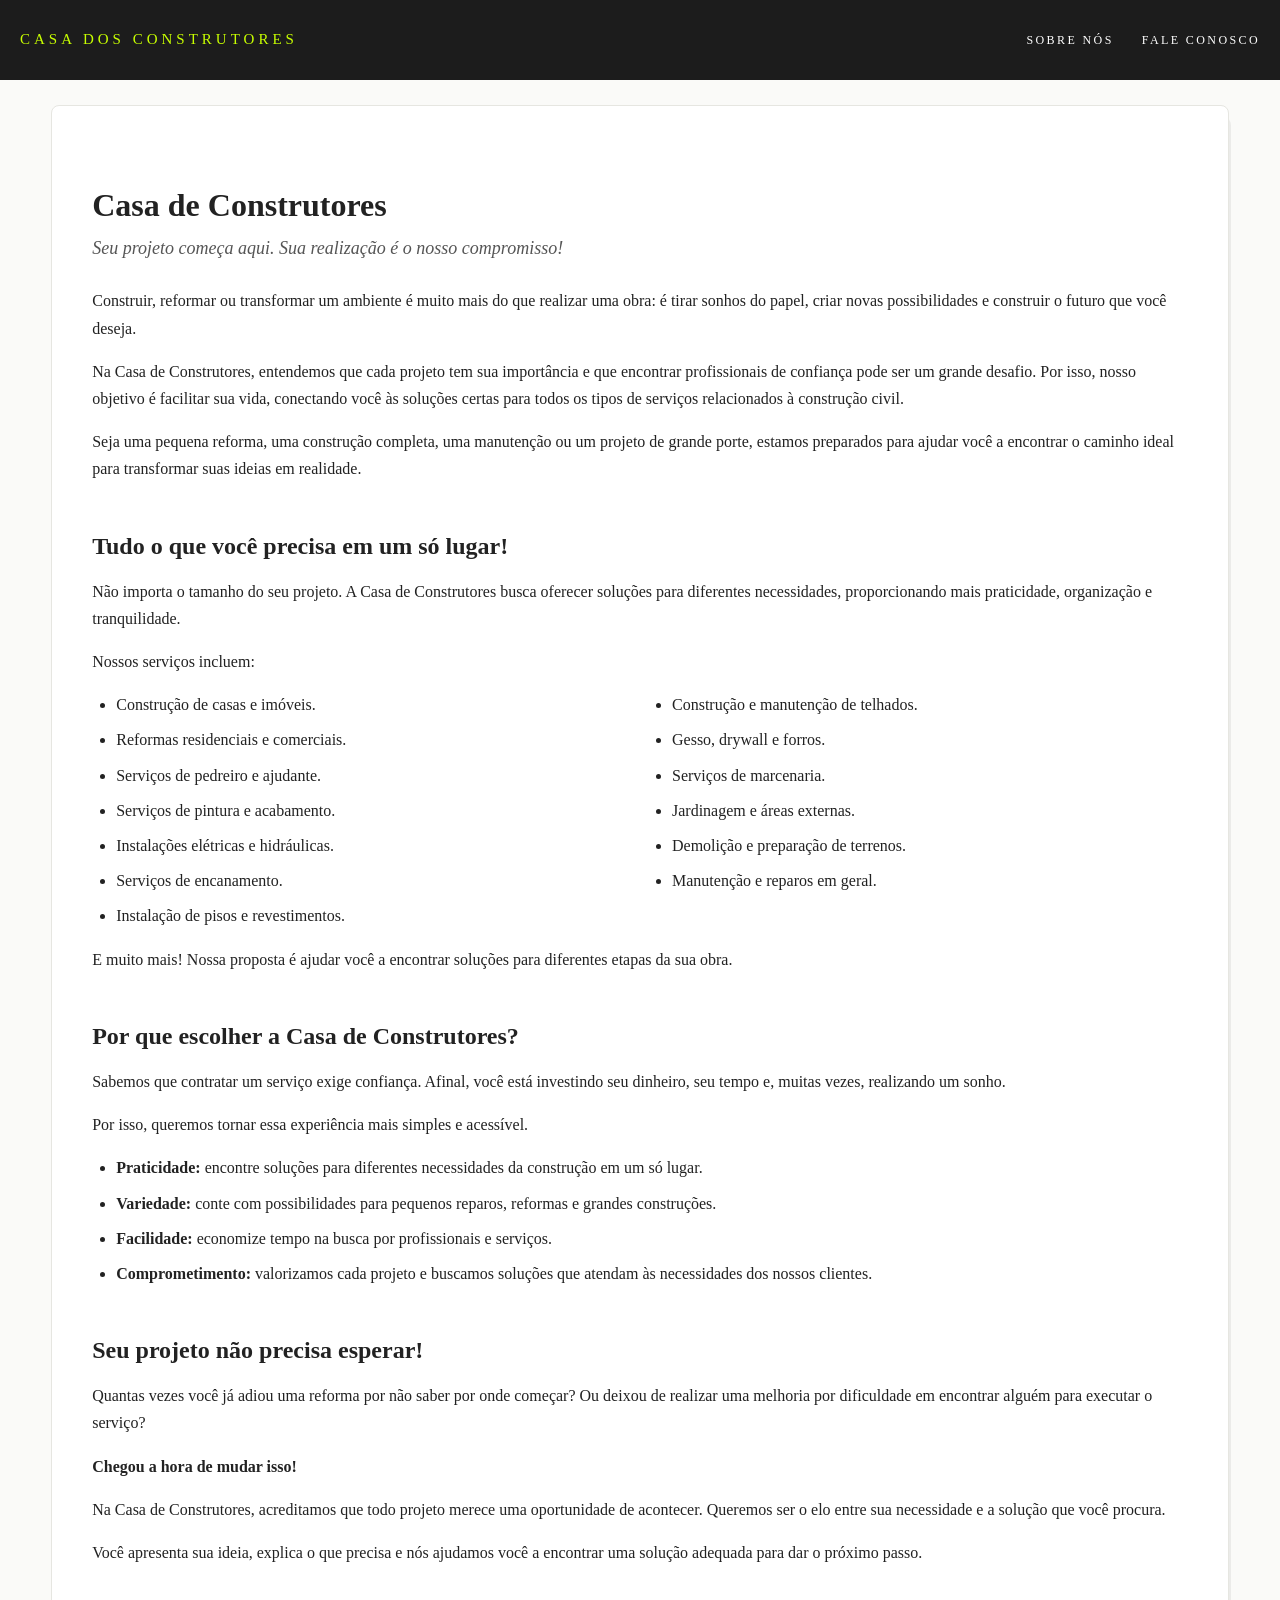
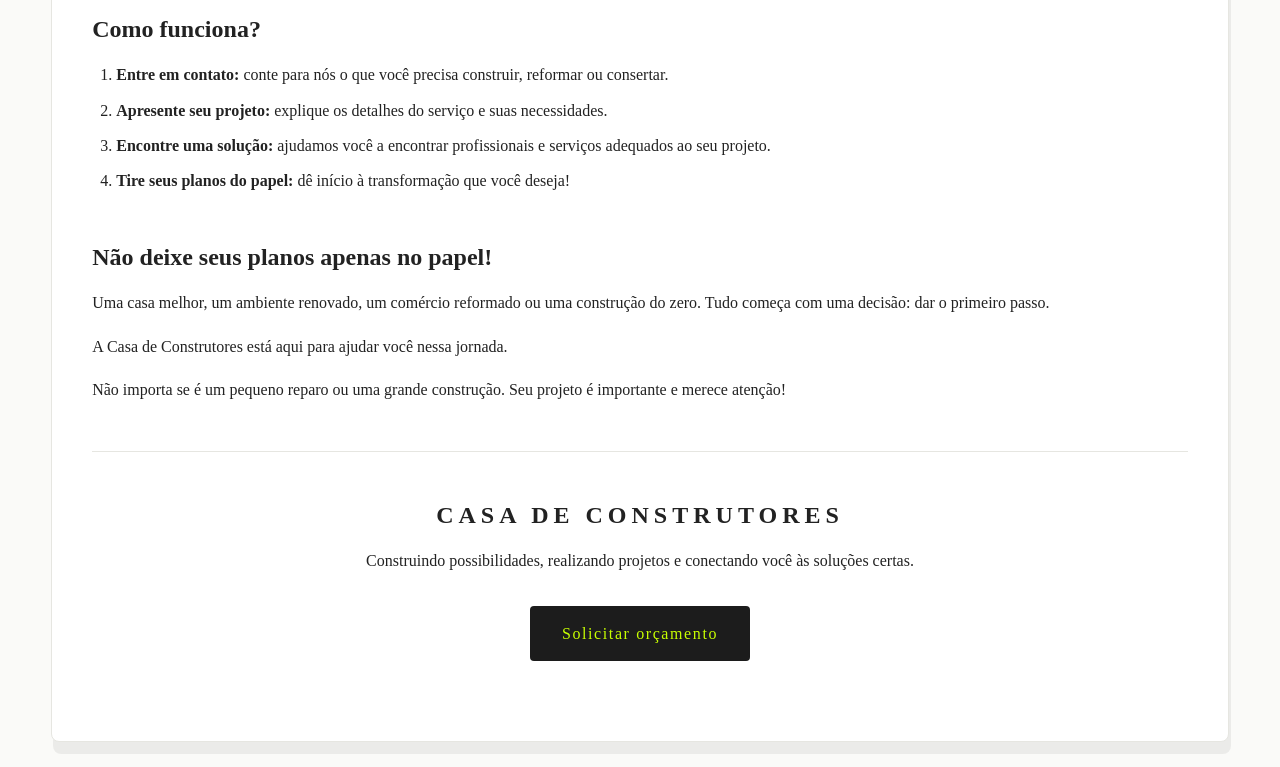
==== index.html @ df1b424d "Add files via upload" ====
<!DOCTYPE html>
<html lang="pt-BR">
<head>
<meta charset="UTF-8">
<meta name="viewport" content="width=device-width, initial-scale=1">
<title>Casa de Construtores</title>
<style>
  *, *::before, *::after { 
    box-sizing: border-box; 
    margin: 0; 
    padding: 0; 
  }
  html { 
    -webkit-text-size-adjust: 100%;
   }
  body {
    font-family: Georgia, "Times New Roman", serif;
    background: #fafaf8;
    color: #222;
    line-height: 1.7;
    overflow-wrap: break-word;
  }

  /* Cabeçalho */
  header {
    display: flex;
    flex-wrap: wrap;
    align-items: center;
    gap: 12px 24px;
    padding: 20px ;
    background: #1c1c1c;
  }
 .logo {
    color: #c8ff00;
    letter-spacing: 4px;
    font-size: 15px;
    text-transform: uppercase;
  }
  
  nav { 
    margin-left: auto;
    display: flex; 
    flex-wrap: wrap; 
    gap: 4px 28px; 
  }
  nav a {
    color: #fff;
    text-decoration: none;
    font-size: 12px;
    letter-spacing: 0.2em;
    text-transform: uppercase;
    padding: 10px 0;
  }

  nav a:hover {   
    color: #71881d;
   }


  .btnO {
    display: inline-block;
    margin-top: 16px;
    padding: 14px 32px;
    background: #1c1c1c;
    color: #c8ff00;
    text-decoration: none;
    letter-spacing: 0.1em;
    border-radius: 4px;
    border: 0;
    font: inherit;
    cursor: pointer;
  }
  .btnO:hover { 
    background: #000;
   }

  .box {
    width: 92%;
    margin: 25px auto ;
    padding: 80px 40px;
    background: #fff;
    border: 1px solid #e6e6e1;
    border-radius: 8px;
    box-shadow:  2px 12px rgba(0, 0, 0, 0.06);
  }

  h1 { 
    line-height: 1.2;
    margin-bottom: 8px;
     }
  h2 { 
     line-height: 1.3;
     margin: 48px 0 16px;
     }
  .subT { 
    font-size: 18px; 
    font-style: italic; 
    color: #555; 
    margin-bottom: 24px;
   }
  p { 
    margin-bottom: 16px;
   }
  ul, ol { 
    margin: 0 0 16px 24px; 
  }
  li { 
    margin-bottom: 8px;
   }
  .servicos { 
    columns: 2; 
    column-gap: 40px;
   }
  .servicos li { 
    break-inside: avoid;
   }
  .destaque { 
    font-weight: bold
   }
  hr { 
    border: 0;
    border-top: 1px solid #e6e6e1; 
    margin: 48px 0; 
      }
  .final { 
    text-align: center;
   }
  .final h2 { 
    margin-top: 0;
    letter-spacing: 5px;
     }

  @media (max-width: 700px) {
    .servicos { columns: 1; }
    h2 { 
      margin-top: 36px;
     }
    hr {
      margin: 36px 0;
     }
  }
  @media (max-width: 600px) {
    nav { 
      margin-left: 0; 
      width: 100%; 
    }
    .final .btnO { 
      display: block;
      text-align: center;
    }
  }
</style>
</head>
<body>

<header>
  <div class="logo">Casa dos Construtores</div>
  <nav>
    <a href="sobre.html">Sobre nós</a>
    <a href="contato.html">Fale conosco</a>
  </nav>
</header>

<main class="box">

  <h1>Casa de Construtores</h1>
  <p class="subT">Seu projeto começa aqui. Sua realização é o nosso compromisso!</p>

  <p>Construir, reformar ou transformar um ambiente é muito mais do que realizar uma obra: é tirar sonhos do papel, criar novas possibilidades e construir o futuro que você deseja.</p>
  <p>Na Casa de Construtores, entendemos que cada projeto tem sua importância e que encontrar profissionais de confiança pode ser um grande desafio. Por isso, nosso objetivo é facilitar sua vida, conectando você às soluções certas para todos os tipos de serviços relacionados à construção civil.</p>
  <p>Seja uma pequena reforma, uma construção completa, uma manutenção ou um projeto de grande porte, estamos preparados para ajudar você a encontrar o caminho ideal para transformar suas ideias em realidade.</p>

  <h2>Tudo o que você precisa em um só lugar!</h2>
  <p>Não importa o tamanho do seu projeto. A Casa de Construtores busca oferecer soluções para diferentes necessidades, proporcionando mais praticidade, organização e tranquilidade.</p>
  <p>Nossos serviços incluem:</p>
  <ul class="servicos">
    <li>Construção de casas e imóveis.</li>
    <li>Reformas residenciais e comerciais.</li>
    <li>Serviços de pedreiro e ajudante.</li>
    <li>Serviços de pintura e acabamento.</li>
    <li>Instalações elétricas e hidráulicas.</li>
    <li>Serviços de encanamento.</li>
    <li>Instalação de pisos e revestimentos.</li>
    <li>Construção e manutenção de telhados.</li>
    <li>Gesso, drywall e forros.</li>
    <li>Serviços de marcenaria.</li>
    <li>Jardinagem e áreas externas.</li>
    <li>Demolição e preparação de terrenos.</li>
    <li>Manutenção e reparos em geral.</li>
  </ul>
  <p>E muito mais! Nossa proposta é ajudar você a encontrar soluções para diferentes etapas da sua obra.</p>

  <h2>Por que escolher a Casa de Construtores?</h2>
  <p>Sabemos que contratar um serviço exige confiança. Afinal, você está investindo seu dinheiro, seu tempo e, muitas vezes, realizando um sonho.</p>
  <p>Por isso, queremos tornar essa experiência mais simples e acessível.</p>
  <ul>
    <li><span class="destaque">Praticidade:</span> encontre soluções para diferentes necessidades da construção em um só lugar.</li>
    <li><span class="destaque">Variedade:</span> conte com possibilidades para pequenos reparos, reformas e grandes construções.</li>
    <li><span class="destaque">Facilidade:</span> economize tempo na busca por profissionais e serviços.</li>
    <li><span class="destaque">Comprometimento:</span> valorizamos cada projeto e buscamos soluções que atendam às necessidades dos nossos clientes.</li>
  </ul>

  <h2>Seu projeto não precisa esperar!</h2>
  <p>Quantas vezes você já adiou uma reforma por não saber por onde começar? Ou deixou de realizar uma melhoria por dificuldade em encontrar alguém para executar o serviço?</p>
  <p class="destaque">Chegou a hora de mudar isso!</p>
  <p>Na Casa de Construtores, acreditamos que todo projeto merece uma oportunidade de acontecer. Queremos ser o elo entre sua necessidade e a solução que você procura.</p>
  <p>Você apresenta sua ideia, explica o que precisa e nós ajudamos você a encontrar uma solução adequada para dar o próximo passo.</p>

  <h2>Como funciona?</h2>
  <ol>
    <li><span class="destaque">Entre em contato:</span> conte para nós o que você precisa construir, reformar ou consertar.</li>
    <li><span class="destaque">Apresente seu projeto:</span> explique os detalhes do serviço e suas necessidades.</li>
    <li><span class="destaque">Encontre uma solução:</span> ajudamos você a encontrar profissionais e serviços adequados ao seu projeto.</li>
    <li><span class="destaque">Tire seus planos do papel:</span> dê início à transformação que você deseja!</li>
  </ol>

  <h2>Não deixe seus planos apenas no papel!</h2>
  <p>Uma casa melhor, um ambiente renovado, um comércio reformado ou uma construção do zero. Tudo começa com uma decisão: dar o primeiro passo.</p>
  <p>A Casa de Construtores está aqui para ajudar você nessa jornada.</p>
  <p>Não importa se é um pequeno reparo ou uma grande construção. Seu projeto é importante e merece atenção!</p>

  <hr>

  <section class="final">
    <h2>CASA DE CONSTRUTORES</h2>
    <p>Construindo possibilidades, realizando projetos e conectando você às soluções certas.</p>

    <a class="btnO" href="contato.html">Solicitar orçamento</a>
  </section>

</main>
</body>
</html>
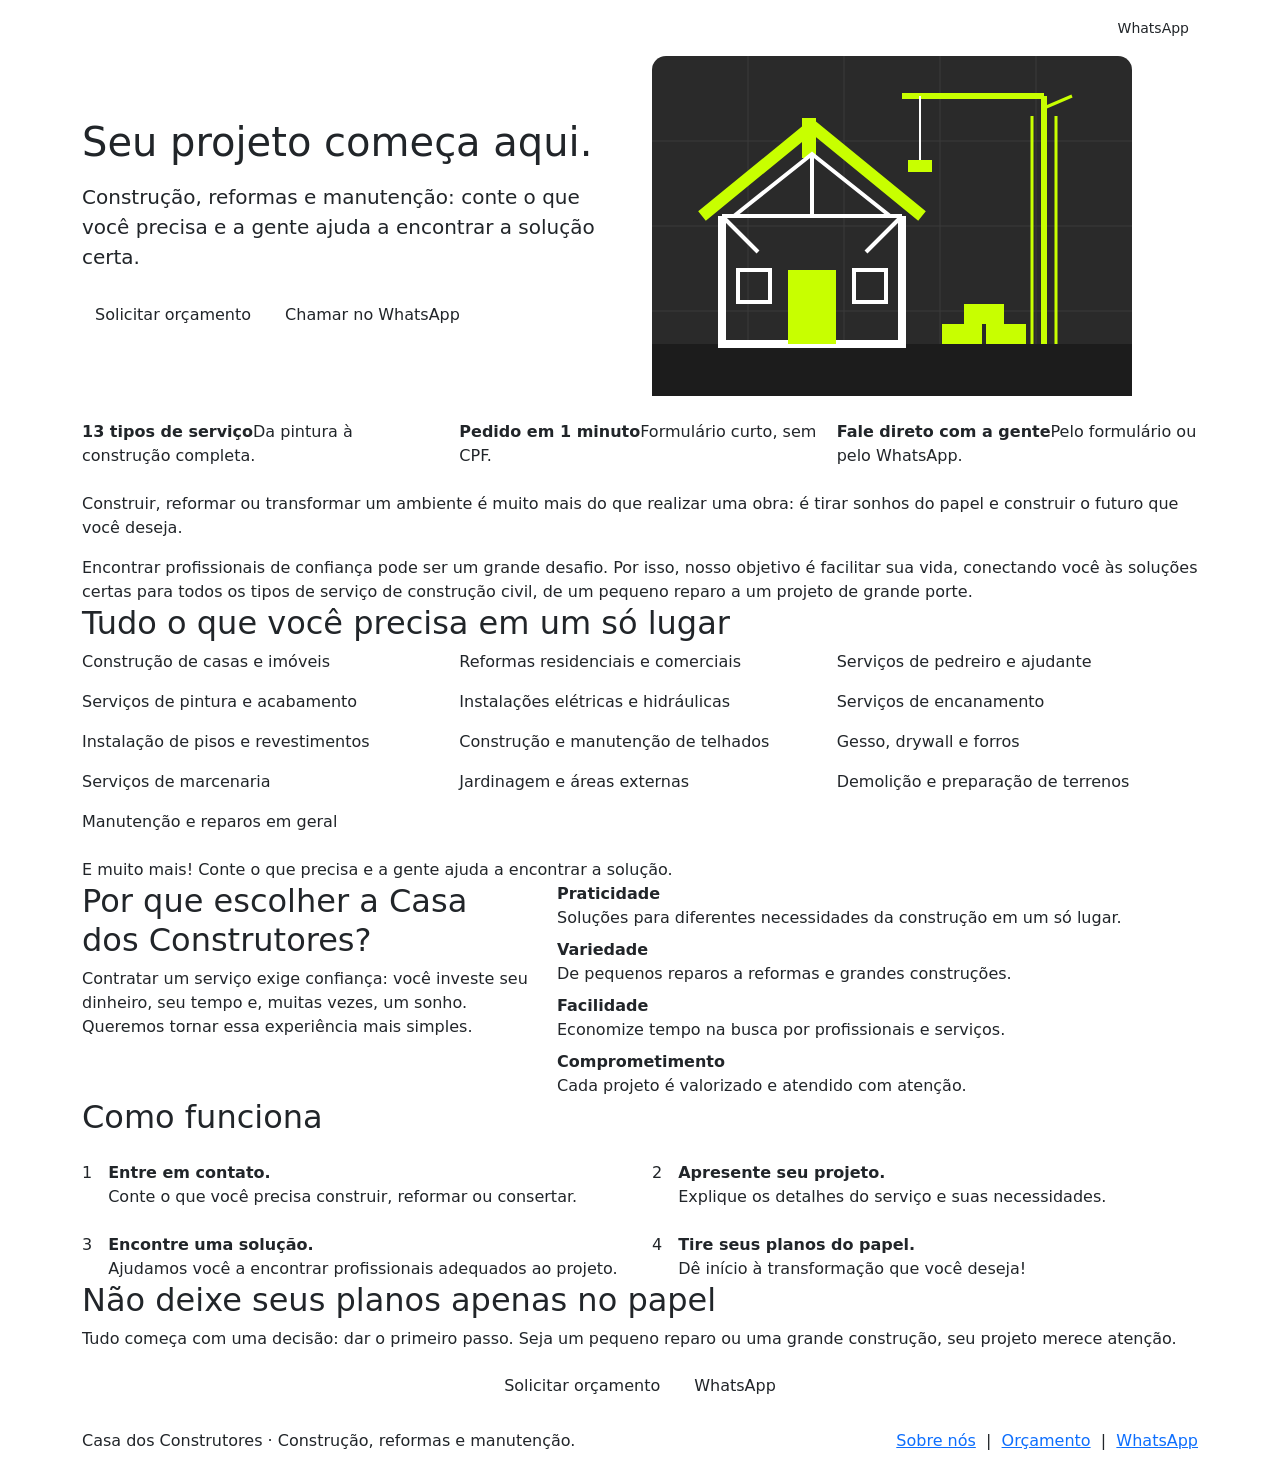
==== commit b5ab0ed4: "Add files via upload" ====
--- a/index.html
+++ b/index.html
@@ -1,233 +1,136 @@
 <!DOCTYPE html>
 <html lang="pt-BR">
 <head>
-<meta charset="UTF-8">
-<meta name="viewport" content="width=device-width, initial-scale=1">
-<title>Casa de Construtores</title>
-<style>
-  *, *::before, *::after { 
-    box-sizing: border-box; 
-    margin: 0; 
-    padding: 0; 
-  }
-  html { 
-    -webkit-text-size-adjust: 100%;
-   }
-  body {
-    font-family: Georgia, "Times New Roman", serif;
-    background: #fafaf8;
-    color: #222;
-    line-height: 1.7;
-    overflow-wrap: break-word;
-  }
-
-  /* Cabeçalho */
-  header {
-    display: flex;
-    flex-wrap: wrap;
-    align-items: center;
-    gap: 12px 24px;
-    padding: 20px ;
-    background: #1c1c1c;
-  }
- .logo {
-    color: #c8ff00;
-    letter-spacing: 4px;
-    font-size: 15px;
-    text-transform: uppercase;
-  }
-  
-  nav { 
-    margin-left: auto;
-    display: flex; 
-    flex-wrap: wrap; 
-    gap: 4px 28px; 
-  }
-  nav a {
-    color: #fff;
-    text-decoration: none;
-    font-size: 12px;
-    letter-spacing: 0.2em;
-    text-transform: uppercase;
-    padding: 10px 0;
-  }
-
-  nav a:hover {   
-    color: #71881d;
-   }
-
-
-  .btnO {
-    display: inline-block;
-    margin-top: 16px;
-    padding: 14px 32px;
-    background: #1c1c1c;
-    color: #c8ff00;
-    text-decoration: none;
-    letter-spacing: 0.1em;
-    border-radius: 4px;
-    border: 0;
-    font: inherit;
-    cursor: pointer;
-  }
-  .btnO:hover { 
-    background: #000;
-   }
-
-  .box {
-    width: 92%;
-    margin: 25px auto ;
-    padding: 80px 40px;
-    background: #fff;
-    border: 1px solid #e6e6e1;
-    border-radius: 8px;
-    box-shadow:  2px 12px rgba(0, 0, 0, 0.06);
-  }
-
-  h1 { 
-    line-height: 1.2;
-    margin-bottom: 8px;
-     }
-  h2 { 
-     line-height: 1.3;
-     margin: 48px 0 16px;
-     }
-  .subT { 
-    font-size: 18px; 
-    font-style: italic; 
-    color: #555; 
-    margin-bottom: 24px;
-   }
-  p { 
-    margin-bottom: 16px;
-   }
-  ul, ol { 
-    margin: 0 0 16px 24px; 
-  }
-  li { 
-    margin-bottom: 8px;
-   }
-  .servicos { 
-    columns: 2; 
-    column-gap: 40px;
-   }
-  .servicos li { 
-    break-inside: avoid;
-   }
-  .destaque { 
-    font-weight: bold
-   }
-  hr { 
-    border: 0;
-    border-top: 1px solid #e6e6e1; 
-    margin: 48px 0; 
-      }
-  .final { 
-    text-align: center;
-   }
-  .final h2 { 
-    margin-top: 0;
-    letter-spacing: 5px;
-     }
-
-  @media (max-width: 700px) {
-    .servicos { columns: 1; }
-    h2 { 
-      margin-top: 36px;
-     }
-    hr {
-      margin: 36px 0;
-     }
-  }
-  @media (max-width: 600px) {
-    nav { 
-      margin-left: 0; 
-      width: 100%; 
-    }
-    .final .btnO { 
-      display: block;
-      text-align: center;
-    }
-  }
-</style>
+  <meta charset="UTF-8">
+  <meta name="viewport" content="width=device-width, initial-scale=1">
+  <meta name="description" content="Construção, reformas e manutenção: conte o que você precisa e encontre a solução certa.">
+  <title>Casa dos Construtores | Construção, reformas e manutenção</title>
+  <link rel="icon" type="image/svg+xml" href="logo-icone.svg">
+  <link href="https://cdn.jsdelivr.net/npm/bootstrap@5.3.8/dist/css/bootstrap.min.css" rel="stylesheet">
+  <link href="style.css" rel="stylesheet">
 </head>
 <body>
+  <nav class="navbar navbar-expand-md navbar-dark" aria-label="Menu principal">
+    <div class="container">
+      <a class="navbar-brand" href="index.html"><img src="logo.svg" alt="Casa dos Construtores"></a>
+      <button class="navbar-toggler" type="button" data-bs-toggle="collapse" data-bs-target="#menu" aria-controls="menu" aria-expanded="false" aria-label="Abrir menu">
+        <span class="navbar-toggler-icon"></span>
+      </button>
+      <div class="collapse navbar-collapse" id="menu">
+        <ul class="navbar-nav ms-auto align-items-md-center">
+          <li class="nav-item"><a class="nav-link active" aria-current="page" href="index.html">Início</a></li>
+          <li class="nav-item"><a class="nav-link" href="sobre.html">Sobre nós</a></li>
+          <li class="nav-item"><a class="nav-link" href="contato.html">Fale conosco</a></li>
+          <li class="nav-item"><a class="btn btn-lima btn-sm" href="https://wa.me/5517981953668?text=Ol%C3%A1%2C%20gostaria%20de%20um%20or%C3%A7amento" target="_blank" rel="noopener">WhatsApp</a></li>
+        </ul>
+      </div>
+    </div>
+  </nav>
 
-<header>
-  <div class="logo">Casa dos Construtores</div>
-  <nav>
-    <a href="sobre.html">Sobre nós</a>
-    <a href="contato.html">Fale conosco</a>
-  </nav>
-</header>
+  <main>
+    <header class="hero">
+      <div class="container">
+        <div class="row align-items-center g-4">
+          <div class="col-lg-6">
+            <h1 class="mb-3">Seu projeto começa aqui.</h1>
+            <p class="lead mb-4">Construção, reformas e manutenção: conte o que você precisa e a gente ajuda a encontrar a solução certa.</p>
+            <div class="d-flex flex-wrap gap-2">
+              <a class="btn btn-lima" href="contato.html">Solicitar orçamento</a>
+              <a class="btn btn-contorno" href="https://wa.me/5500000000000?text=Ol%C3%A1%2C%20gostaria%20de%20um%20or%C3%A7amento" target="_blank" rel="noopener">Chamar no WhatsApp</a>
+            </div>
+          </div>
+          <div class="col-lg-6"><img src="hero.svg" alt="Ilustração de uma casa em construção com guindaste" width="480" height="340"></div>
+        </div>
+      </div>
+    </header>
 
-<main class="box">
+    <section class="faixa py-4" aria-label="Informações rápidas">
+      <div class="container">
+        <div class="row g-3">
+          <div class="col-md-4"><div class="info-item"><strong>13 tipos de serviço</strong><span>Da pintura à construção completa.</span></div></div>
+          <div class="col-md-4"><div class="info-item"><strong>Pedido em 1 minuto</strong><span>Formulário curto, sem CPF.</span></div></div>
+          <div class="col-md-4"><div class="info-item"><strong>Fale direto com a gente</strong><span>Pelo formulário ou pelo WhatsApp.</span></div></div>
+        </div>
+      </div>
+    </section>
 
-  <h1>Casa de Construtores</h1>
-  <p class="subT">Seu projeto começa aqui. Sua realização é o nosso compromisso!</p>
+    <section class="secao">
+      <div class="container texto">
+        <p>Construir, reformar ou transformar um ambiente é muito mais do que realizar uma obra: é tirar sonhos do papel e construir o futuro que você deseja.</p>
+        <p class="mb-0">Encontrar profissionais de confiança pode ser um grande desafio. Por isso, nosso objetivo é facilitar sua vida, conectando você às soluções certas para todos os tipos de serviço de construção civil, de um pequeno reparo a um projeto de grande porte.</p>
+      </div>
+    </section>
 
-  <p>Construir, reformar ou transformar um ambiente é muito mais do que realizar uma obra: é tirar sonhos do papel, criar novas possibilidades e construir o futuro que você deseja.</p>
-  <p>Na Casa de Construtores, entendemos que cada projeto tem sua importância e que encontrar profissionais de confiança pode ser um grande desafio. Por isso, nosso objetivo é facilitar sua vida, conectando você às soluções certas para todos os tipos de serviços relacionados à construção civil.</p>
-  <p>Seja uma pequena reforma, uma construção completa, uma manutenção ou um projeto de grande porte, estamos preparados para ajudar você a encontrar o caminho ideal para transformar suas ideias em realidade.</p>
+    <section class="secao faixa">
+      <div class="container">
+        <h2>Tudo o que você precisa em um só lugar</h2>
+        <div class="row row-cols-1 row-cols-sm-2 row-cols-lg-3 g-3">
+          <div class="col"><div class="servico">Construção de casas e imóveis</div></div>
+          <div class="col"><div class="servico">Reformas residenciais e comerciais</div></div>
+          <div class="col"><div class="servico">Serviços de pedreiro e ajudante</div></div>
+          <div class="col"><div class="servico">Serviços de pintura e acabamento</div></div>
+          <div class="col"><div class="servico">Instalações elétricas e hidráulicas</div></div>
+          <div class="col"><div class="servico">Serviços de encanamento</div></div>
+          <div class="col"><div class="servico">Instalação de pisos e revestimentos</div></div>
+          <div class="col"><div class="servico">Construção e manutenção de telhados</div></div>
+          <div class="col"><div class="servico">Gesso, drywall e forros</div></div>
+          <div class="col"><div class="servico">Serviços de marcenaria</div></div>
+          <div class="col"><div class="servico">Jardinagem e áreas externas</div></div>
+          <div class="col"><div class="servico">Demolição e preparação de terrenos</div></div>
+          <div class="col"><div class="servico">Manutenção e reparos em geral</div></div>
+        </div>
+        <p class="mt-4 mb-0">E muito mais! Conte o que precisa e a gente ajuda a encontrar a solução.</p>
+      </div>
+    </section>
 
-  <h2>Tudo o que você precisa em um só lugar!</h2>
-  <p>Não importa o tamanho do seu projeto. A Casa de Construtores busca oferecer soluções para diferentes necessidades, proporcionando mais praticidade, organização e tranquilidade.</p>
-  <p>Nossos serviços incluem:</p>
-  <ul class="servicos">
-    <li>Construção de casas e imóveis.</li>
-    <li>Reformas residenciais e comerciais.</li>
-    <li>Serviços de pedreiro e ajudante.</li>
-    <li>Serviços de pintura e acabamento.</li>
-    <li>Instalações elétricas e hidráulicas.</li>
-    <li>Serviços de encanamento.</li>
-    <li>Instalação de pisos e revestimentos.</li>
-    <li>Construção e manutenção de telhados.</li>
-    <li>Gesso, drywall e forros.</li>
-    <li>Serviços de marcenaria.</li>
-    <li>Jardinagem e áreas externas.</li>
-    <li>Demolição e preparação de terrenos.</li>
-    <li>Manutenção e reparos em geral.</li>
-  </ul>
-  <p>E muito mais! Nossa proposta é ajudar você a encontrar soluções para diferentes etapas da sua obra.</p>
+    <section class="secao">
+      <div class="container">
+        <div class="row g-4">
+          <div class="col-lg-5">
+            <h2>Por que escolher a Casa dos Construtores?</h2>
+            <p>Contratar um serviço exige confiança: você investe seu dinheiro, seu tempo e, muitas vezes, um sonho. Queremos tornar essa experiência mais simples.</p>
+          </div>
+          <div class="col-lg-7">
+            <dl class="diferenciais mb-0">
+              <dt>Praticidade</dt><dd>Soluções para diferentes necessidades da construção em um só lugar.</dd>
+              <dt>Variedade</dt><dd>De pequenos reparos a reformas e grandes construções.</dd>
+              <dt>Facilidade</dt><dd>Economize tempo na busca por profissionais e serviços.</dd>
+              <dt>Comprometimento</dt><dd class="mb-0">Cada projeto é valorizado e atendido com atenção.</dd>
+            </dl>
+          </div>
+        </div>
+      </div>
+    </section>
 
-  <h2>Por que escolher a Casa de Construtores?</h2>
-  <p>Sabemos que contratar um serviço exige confiança. Afinal, você está investindo seu dinheiro, seu tempo e, muitas vezes, realizando um sonho.</p>
-  <p>Por isso, queremos tornar essa experiência mais simples e acessível.</p>
-  <ul>
-    <li><span class="destaque">Praticidade:</span> encontre soluções para diferentes necessidades da construção em um só lugar.</li>
-    <li><span class="destaque">Variedade:</span> conte com possibilidades para pequenos reparos, reformas e grandes construções.</li>
-    <li><span class="destaque">Facilidade:</span> economize tempo na busca por profissionais e serviços.</li>
-    <li><span class="destaque">Comprometimento:</span> valorizamos cada projeto e buscamos soluções que atendam às necessidades dos nossos clientes.</li>
-  </ul>
+    <section class="secao faixa">
+      <div class="container">
+        <h2 class="mb-4">Como funciona</h2>
+        <ol class="list-unstyled row g-4 mb-0">
+          <li class="col-md-6 d-flex gap-3"><span class="passo-num" aria-hidden="true">1</span><div><strong>Entre em contato.</strong><br>Conte o que você precisa construir, reformar ou consertar.</div></li>
+          <li class="col-md-6 d-flex gap-3"><span class="passo-num" aria-hidden="true">2</span><div><strong>Apresente seu projeto.</strong><br>Explique os detalhes do serviço e suas necessidades.</div></li>
+          <li class="col-md-6 d-flex gap-3"><span class="passo-num" aria-hidden="true">3</span><div><strong>Encontre uma solução.</strong><br>Ajudamos você a encontrar profissionais adequados ao projeto.</div></li>
+          <li class="col-md-6 d-flex gap-3"><span class="passo-num" aria-hidden="true">4</span><div><strong>Tire seus planos do papel.</strong><br>Dê início à transformação que você deseja!</div></li>
+        </ol>
+      </div>
+    </section>
 
-  <h2>Seu projeto não precisa esperar!</h2>
-  <p>Quantas vezes você já adiou uma reforma por não saber por onde começar? Ou deixou de realizar uma melhoria por dificuldade em encontrar alguém para executar o serviço?</p>
-  <p class="destaque">Chegou a hora de mudar isso!</p>
-  <p>Na Casa de Construtores, acreditamos que todo projeto merece uma oportunidade de acontecer. Queremos ser o elo entre sua necessidade e a solução que você procura.</p>
-  <p>Você apresenta sua ideia, explica o que precisa e nós ajudamos você a encontrar uma solução adequada para dar o próximo passo.</p>
-
-  <h2>Como funciona?</h2>
-  <ol>
-    <li><span class="destaque">Entre em contato:</span> conte para nós o que você precisa construir, reformar ou consertar.</li>
-    <li><span class="destaque">Apresente seu projeto:</span> explique os detalhes do serviço e suas necessidades.</li>
-    <li><span class="destaque">Encontre uma solução:</span> ajudamos você a encontrar profissionais e serviços adequados ao seu projeto.</li>
-    <li><span class="destaque">Tire seus planos do papel:</span> dê início à transformação que você deseja!</li>
-  </ol>
-
-  <h2>Não deixe seus planos apenas no papel!</h2>
-  <p>Uma casa melhor, um ambiente renovado, um comércio reformado ou uma construção do zero. Tudo começa com uma decisão: dar o primeiro passo.</p>
-  <p>A Casa de Construtores está aqui para ajudar você nessa jornada.</p>
-  <p>Não importa se é um pequeno reparo ou uma grande construção. Seu projeto é importante e merece atenção!</p>
-
-  <hr>
-
-  <section class="final">
-    <h2>CASA DE CONSTRUTORES</h2>
-    <p>Construindo possibilidades, realizando projetos e conectando você às soluções certas.</p>
-
-    <a class="btnO" href="contato.html">Solicitar orçamento</a>
-  </section>
-
-</main>
+    <section class="secao final">
+      <div class="container texto">
+        <h2>Não deixe seus planos apenas no papel</h2>
+        <p>Tudo começa com uma decisão: dar o primeiro passo. Seja um pequeno reparo ou uma grande construção, seu projeto merece atenção.</p>
+        <div class="d-flex flex-wrap justify-content-center gap-2 mt-3">
+          <a class="btn btn-lima" href="contato.html">Solicitar orçamento</a>
+          <a class="btn btn-contorno" href="https://wa.me/5500000000000?text=Ol%C3%A1%2C%20gostaria%20de%20um%20or%C3%A7amento" target="_blank" rel="noopener">WhatsApp</a>
+        </div>
+      </div>
+    </section>
+  </main>
+  <footer class="py-4">
+    <div class="container d-flex flex-column flex-sm-row justify-content-between gap-2">
+      <span>Casa dos Construtores · Construção, reformas e manutenção.</span>
+      <span><a href="sobre.html">Sobre nós</a> &nbsp;|&nbsp; <a href="contato.html">Orçamento</a> &nbsp;|&nbsp; <a href="https://wa.me/5517981953668?text=Ol%C3%A1%2C%20gostaria%20de%20um%20or%C3%A7amento" target="_blank" rel="noopener">WhatsApp</a></span>
+    </div>
+  </footer>
+  <script src="https://cdn.jsdelivr.net/npm/bootstrap@5.3.8/dist/js/bootstrap.bundle.min.js"></script>
 </body>
-</html>+</html>
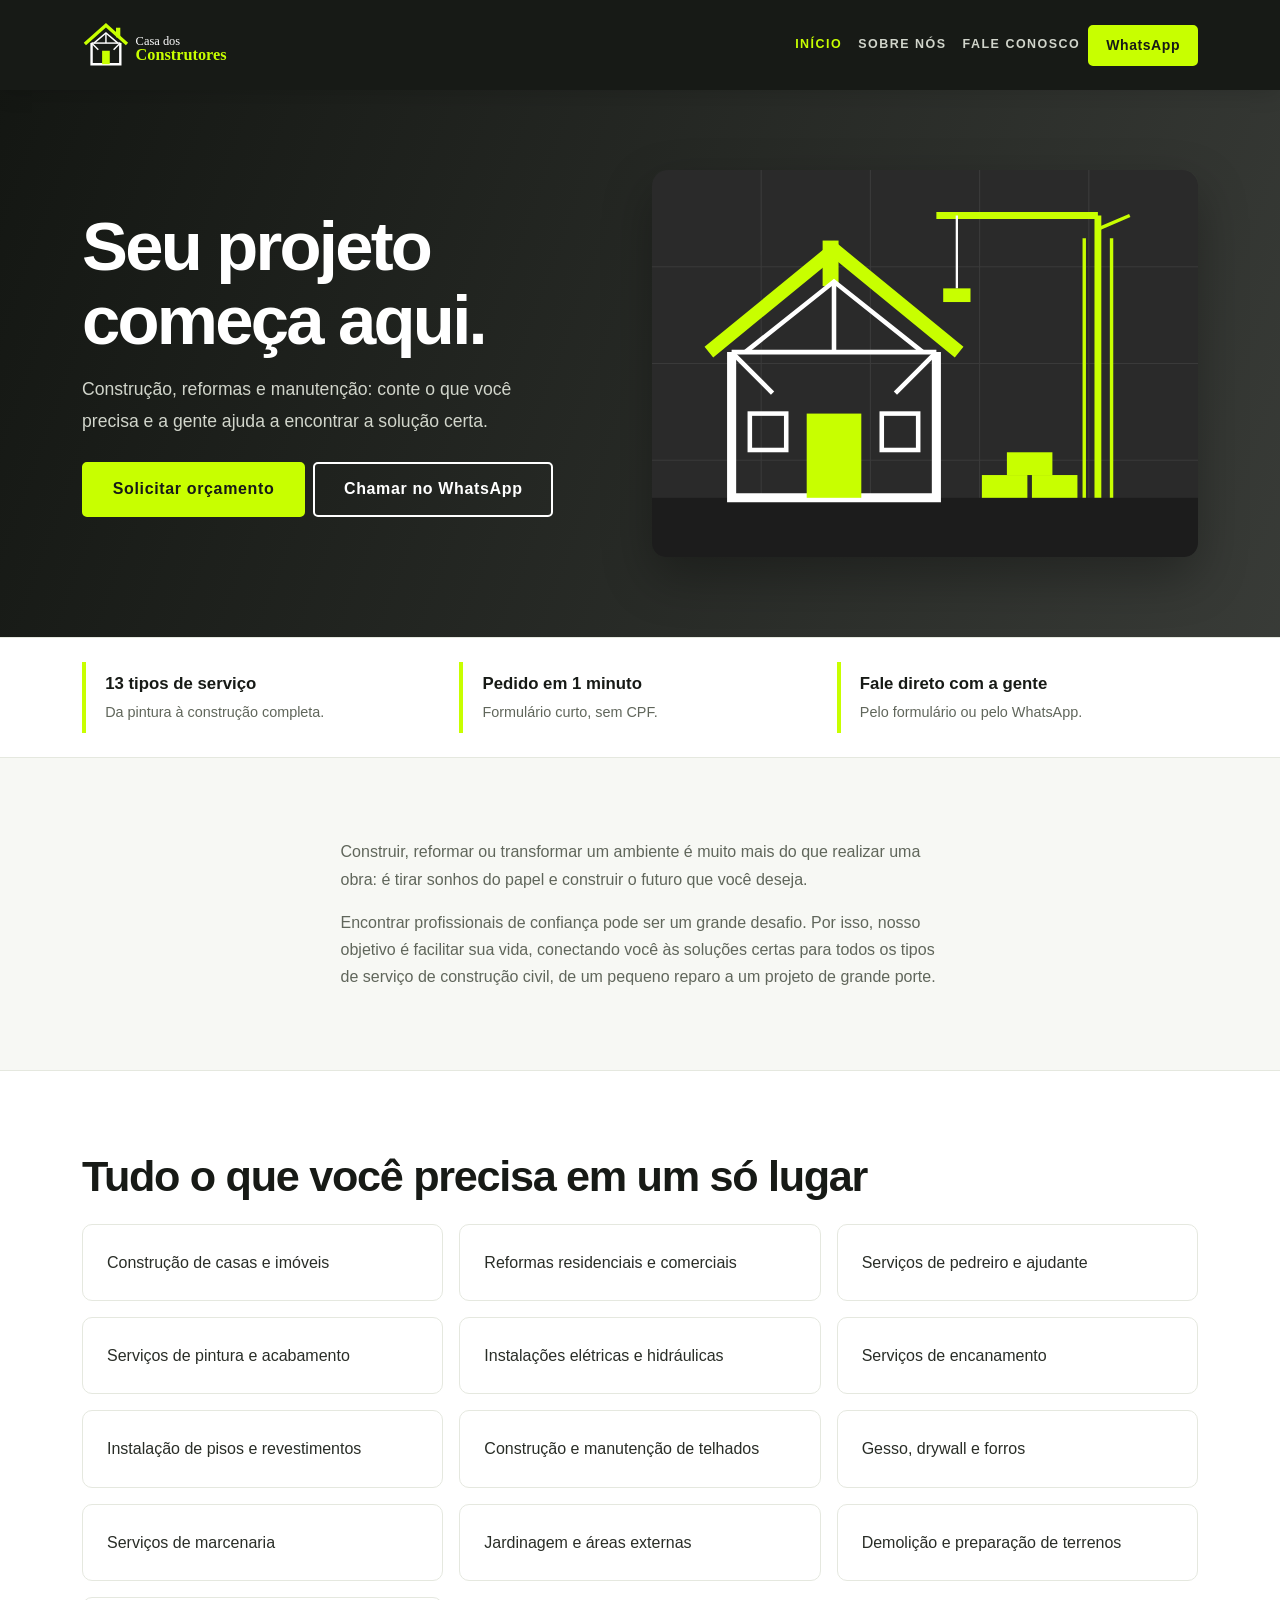
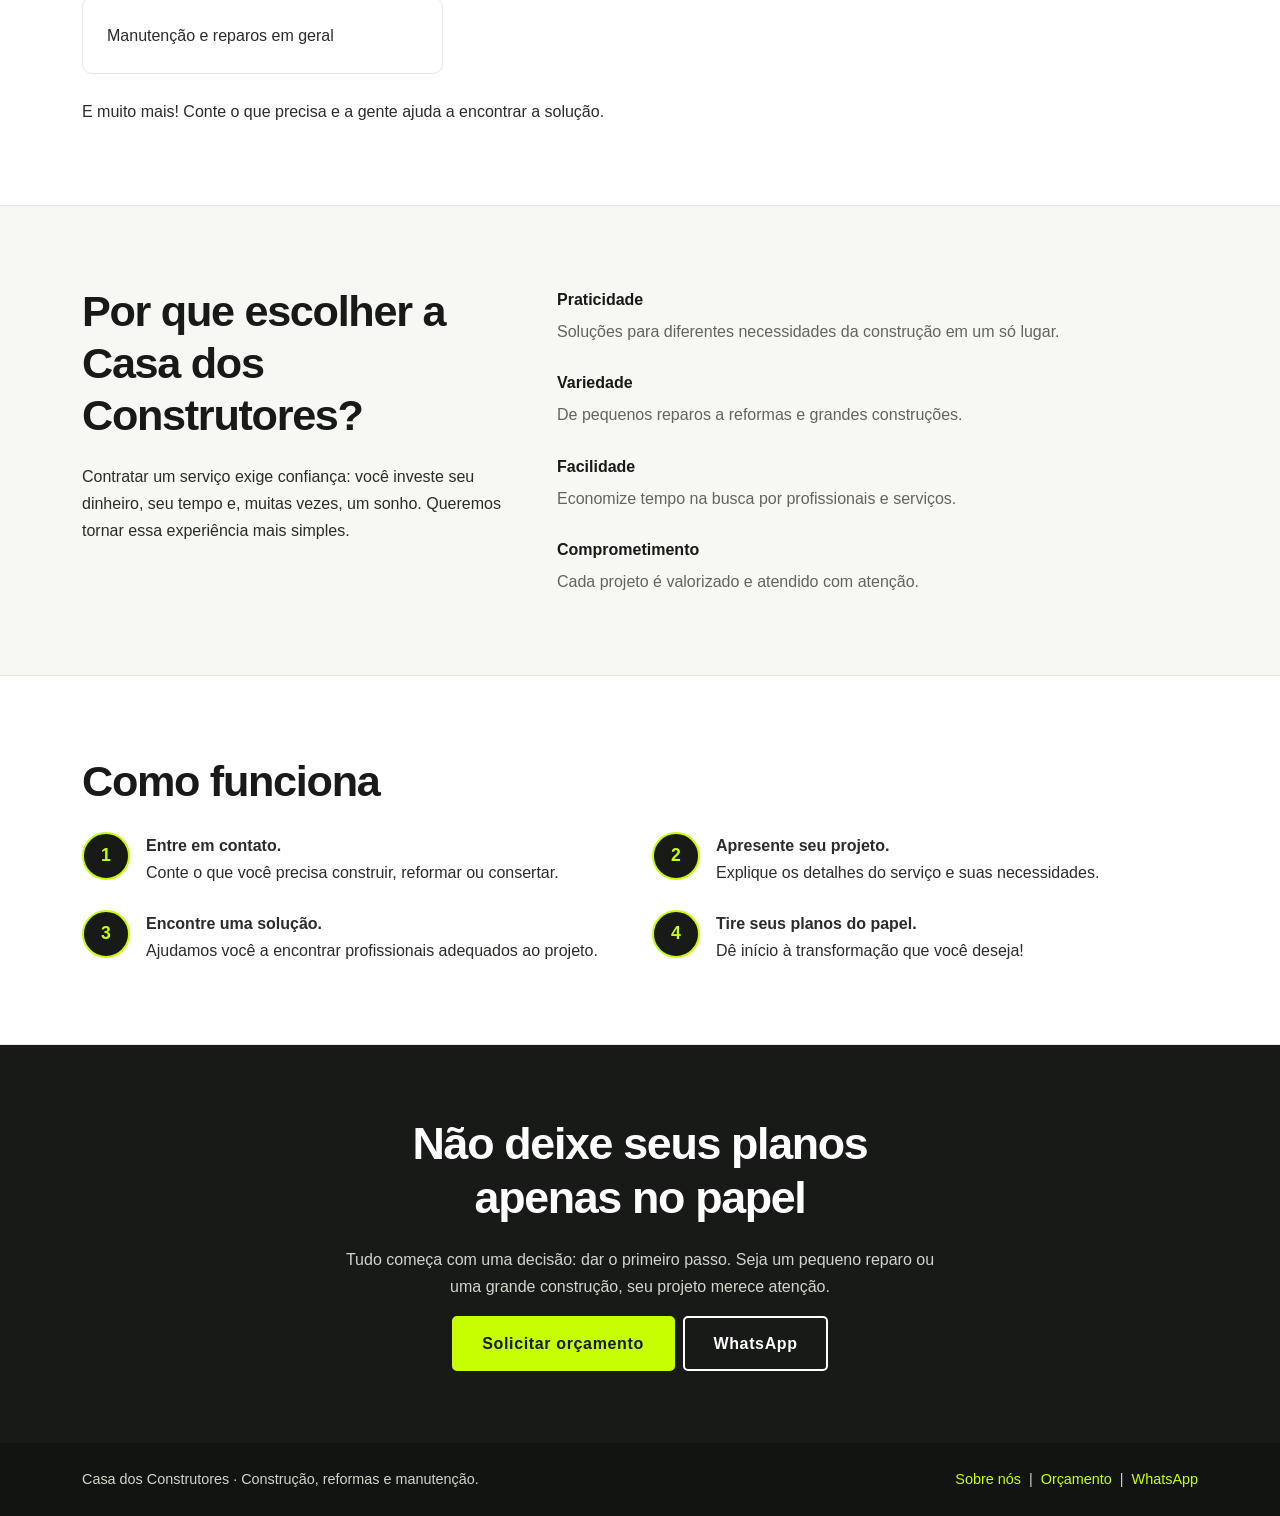
==== commit 517f0abe: "Update WhatsApp contact link in index.html" ====
--- a/index.html
+++ b/index.html
@@ -36,7 +36,7 @@
             <p class="lead mb-4">Construção, reformas e manutenção: conte o que você precisa e a gente ajuda a encontrar a solução certa.</p>
             <div class="d-flex flex-wrap gap-2">
               <a class="btn btn-lima" href="contato.html">Solicitar orçamento</a>
-              <a class="btn btn-contorno" href="https://wa.me/5500000000000?text=Ol%C3%A1%2C%20gostaria%20de%20um%20or%C3%A7amento" target="_blank" rel="noopener">Chamar no WhatsApp</a>
+              <a class="btn btn-contorno" href="https://wa.me/5517981953668?text=Ol%C3%A1%2C%20gostaria%20de%20um%20or%C3%A7amento" target="_blank" rel="noopener">Chamar no WhatsApp</a>
             </div>
           </div>
           <div class="col-lg-6"><img src="hero.svg" alt="Ilustração de uma casa em construção com guindaste" width="480" height="340"></div>
@@ -120,7 +120,7 @@
         <p>Tudo começa com uma decisão: dar o primeiro passo. Seja um pequeno reparo ou uma grande construção, seu projeto merece atenção.</p>
         <div class="d-flex flex-wrap justify-content-center gap-2 mt-3">
           <a class="btn btn-lima" href="contato.html">Solicitar orçamento</a>
-          <a class="btn btn-contorno" href="https://wa.me/5500000000000?text=Ol%C3%A1%2C%20gostaria%20de%20um%20or%C3%A7amento" target="_blank" rel="noopener">WhatsApp</a>
+          <a class="btn btn-contorno" href="https://wa.me/5517981953668?text=Ol%C3%A1%2C%20gostaria%20de%20um%20or%C3%A7amento" target="_blank" rel="noopener">WhatsApp</a>
         </div>
       </div>
     </section>
--- a/style.css
+++ b/style.css
@@ -0,0 +1,425 @@
+:root {
+  --cc-preto: #171a16;
+  --cc-preto-2: #22271f;
+  --cc-lima: #c8ff00;
+  --cc-lima-hover: #dcff55;
+  --cc-verde: #647a20;
+  --cc-papel: #f7f8f4;
+  --cc-texto: #292d27;
+  --cc-cinza: #60665b;  /* texto secundário em fundo claro */
+  --cc-claro: #d1d5cb;  /* texto secundário em fundo escuro */
+  --cc-linha: #e5e8df;
+  --cc-sombra: 0 10px 30px rgba(0,0,0,.07);
+
+  --bs-body-font-family: Arial, Helvetica, sans-serif;
+  --bs-body-bg: var(--cc-papel);
+  --bs-body-color: var(--cc-texto);
+  --bs-body-line-height: 1.7;
+  --bs-link-color: var(--cc-verde);
+}
+
+/* ===== GERAL ===== */
+/* box-sizing, scroll suave e fonte/cor do body já vêm do Bootstrap */
+
+img {
+  max-width: 100%;
+}
+
+a {
+  transition: .3s;
+}
+
+a:focus-visible,
+button:focus-visible {
+  outline: 3px solid var(--cc-lima);
+  outline-offset: 4px;
+}
+
+/* ===== MENU ===== */
+
+.navbar {
+  background: var(--cc-preto);
+  padding: 1rem 0;
+  box-shadow: 0 4px 20px rgba(0,0,0,.12);
+}
+
+.navbar-brand img {
+  height: 48px;
+  width: auto;
+}
+
+.navbar .nav-link {
+  color: var(--cc-claro);
+  font-size: .78rem;
+  font-weight: 700;
+  letter-spacing: .12em;
+  text-transform: uppercase;
+  padding: .75rem 1rem;
+}
+
+.navbar .nav-link:hover,
+.navbar .nav-link.active {
+  color: var(--cc-lima);
+}
+
+@media (max-width: 767.98px) {
+  .navbar .nav-link {
+    padding: .8rem 0;
+  }
+
+  .navbar .btn {
+    margin: .5rem 0;
+  }
+}
+
+/* ===== BOTÕES ===== */
+
+.btn-lima,
+.btn-cc,
+.btn-contorno {
+  border-radius: 5px;
+  padding: .85rem 1.8rem;
+  font-weight: 700;
+  letter-spacing: .04em;
+  transition: .3s;
+}
+
+.btn-lima {
+  background: var(--cc-lima);
+  color: var(--cc-preto);
+  border: 2px solid var(--cc-lima);
+}
+
+.btn-lima:hover {
+  background: var(--cc-lima-hover);
+  border-color: var(--cc-lima-hover);
+  color: var(--cc-preto);
+  transform: translateY(-3px);
+  box-shadow: 0 8px 20px rgba(200,255,0,.2);
+}
+
+.btn-cc {
+  background: var(--cc-preto);
+  color: var(--cc-lima);
+  border: 2px solid var(--cc-preto);
+}
+
+.btn-cc:hover {
+  background: var(--cc-preto-2);
+  color: var(--cc-lima);
+  transform: translateY(-3px);
+}
+
+.btn-contorno {
+  background: transparent;
+  border: 2px solid white;
+  color: white;
+}
+
+.btn-contorno:hover {
+  background: white;
+  color: var(--cc-preto);
+}
+
+.btn-sm.btn-lima {
+  padding: .5rem 1rem;
+}
+
+/* ===== ABERTURA / HERO ===== */
+
+.hero {
+  background: linear-gradient(110deg, rgba(15,18,14,.98), rgba(23,26,22,.85));
+  color: white;
+  padding: 5rem 0;
+  overflow: hidden;
+}
+
+.hero h1 {
+  font-size: clamp(2.3rem, 5.5vw, 4.3rem);
+  font-weight: 800;
+  line-height: 1.08;
+  letter-spacing: -.04em;
+  margin-bottom: 1.5rem;
+}
+
+.hero h1 span {
+  color: var(--cc-lima);
+}
+
+.hero .lead {
+  color: var(--cc-claro);
+  font-size: 1.1rem;
+  max-width: 48ch;
+  line-height: 1.8;
+}
+
+.hero img {
+  width: 100%;
+  height: auto;
+  border-radius: 14px;
+  box-shadow: 0 20px 50px rgba(0,0,0,.3);
+  transition: .3s;
+}
+
+.hero img:hover {
+  transform: scale(1.02);
+}
+
+/* ===== FAIXA DE INFORMAÇÕES ===== */
+
+.faixa {
+  background: white;
+  border-block: 1px solid var(--cc-linha);
+  padding: 1.5rem 0;
+}
+
+.info-item {
+  border-left: 4px solid var(--cc-lima);
+  padding: .5rem 0 .5rem 1.2rem;
+}
+
+.info-item strong {
+  display: block;
+  font-size: 1.05rem;
+  color: var(--cc-preto);
+}
+
+.info-item span {
+  color: var(--cc-cinza);
+  font-size: .9rem;
+}
+
+/* ===== SEÇÕES ===== */
+
+.secao {
+  padding: 5rem 0;
+}
+
+.secao h2 {
+  font-size: clamp(1.8rem, 4vw, 2.7rem);
+  font-weight: 800;
+  letter-spacing: -.03em;
+  margin-bottom: 1.3rem;
+  color: var(--cc-preto);
+}
+
+.secao h2 span {
+  color: var(--cc-verde);
+}
+
+.texto {
+  max-width: 70ch;
+  color: var(--cc-cinza);
+}
+
+/* ===== SERVIÇOS ===== */
+
+.servico {
+  background: white;
+  border: 1px solid var(--cc-linha);
+  border-radius: 10px;
+  padding: 1.5rem;
+  height: 100%;
+  transition: .3s;
+}
+
+.servico:hover {
+  transform: translateY(-7px);
+  border-color: var(--cc-lima);
+  box-shadow: var(--cc-sombra);
+}
+
+.servico h3 {
+  font-size: 1.2rem;
+  font-weight: 800;
+  color: var(--cc-preto);
+  margin-bottom: .7rem;
+}
+
+/* ===== DIFERENCIAIS ===== */
+
+.diferenciais dt {
+  color: var(--cc-preto);
+  font-weight: 800;
+  margin-bottom: .3rem;
+}
+
+.diferenciais dd {
+  color: var(--cc-cinza);
+  margin-bottom: 1.5rem;
+}
+
+/* ===== ETAPAS ===== */
+
+.passo-num {
+  flex: 0 0 auto;
+  width: 3rem;
+  height: 3rem;
+  border-radius: 50%;
+  background: var(--cc-preto);
+  color: var(--cc-lima);
+  display: grid;
+  place-items: center;
+  font-weight: 800;
+  font-size: 1.1rem;
+  border: 2px solid var(--cc-lima);
+}
+
+/* ===== CHAMADA FINAL ===== */
+
+.final {
+  background: var(--cc-preto);
+  color: white;
+  text-align: center;
+  padding: 4.5rem 1rem;
+}
+
+.final h2 {
+  color: white;
+  font-size: clamp(1.8rem, 4vw, 2.8rem);
+  font-weight: 800;
+}
+
+.final p {
+  color: var(--cc-claro);
+}
+
+/* ===== PÁGINA SOBRE ===== */
+
+.pagina {
+  max-width: 800px;
+  margin: auto;
+}
+
+.pagina h1 {
+  color: var(--cc-preto);
+  font-size: clamp(2rem, 5vw, 3rem);
+  font-weight: 800;
+  margin-bottom: 1.5rem;
+}
+
+.frase {
+  font-style: italic;
+  color: var(--cc-cinza);
+  border-left: 4px solid var(--cc-lima);
+  padding: 1rem 1.3rem;
+  margin-bottom: 2rem;
+  background: white;
+}
+
+.virada {
+  font-size: clamp(1.2rem, 4vw, 1.5rem);
+  font-weight: 800;
+  color: var(--cc-verde);
+  margin: 2.5rem 0;
+}
+
+.conquista {
+  padding: 1.5rem;
+  background: white;
+  border: 1px solid var(--cc-linha);
+  border-left: 5px solid var(--cc-lima);
+  border-radius: 8px;
+  font-weight: 700;
+  box-shadow: var(--cc-sombra);
+}
+
+.assinatura {
+  text-align: center;
+  font-style: italic;
+  font-size: 1.2rem;
+  border-top: 1px solid var(--cc-linha);
+  padding-top: 2rem;
+  margin-top: 2.5rem;
+}
+
+/* ===== FORMULÁRIO ===== */
+
+.card-form {
+  background: white;
+  border: 1px solid var(--cc-linha);
+  border-radius: 12px;
+  box-shadow: var(--cc-sombra);
+  padding: 2.5rem;
+}
+
+.card-form h2 {
+  color: var(--cc-preto);
+  font-weight: 800;
+}
+
+.form-label {
+  font-weight: 700;
+  color: var(--cc-preto);
+  margin-top: .5rem;
+}
+
+.form-control,
+.form-select {
+  min-height: 50px;
+  border: 1px solid #d6dacf;
+  border-radius: 7px;
+  background-color: #fcfcfa;
+}
+
+.form-control:focus,
+.form-select:focus {
+  border-color: var(--cc-verde);
+  box-shadow: 0 0 0 .22rem rgba(100,122,32,.15);
+  background: white;
+}
+
+textarea.form-control {
+  min-height: 140px;
+  resize: none;
+}
+
+.card-form .btn {
+  width: 100%;
+  min-height: 50px;
+  margin-top: 1.5rem;
+}
+
+/* ===== RODAPÉ ===== */
+
+footer {
+  background: #111410;
+  color: var(--cc-claro);
+  font-size: .9rem;
+  padding: 2.5rem 0;
+}
+
+footer a {
+  color: var(--cc-lima);
+  text-decoration: none;
+}
+
+footer a:hover {
+  color: white;
+  text-decoration: underline;
+}
+
+/* ===== ANIMAÇÕES ===== */
+
+@keyframes aparecer {
+  from {
+    opacity: 0;
+    transform: translateY(20px);
+  }
+}
+
+/* "backwards" (e não "both"): não trava o transform depois da animação,
+   senão o hover dos botões do hero não funciona */
+.hero h1,
+.hero .lead,
+.hero .btn {
+  animation: aparecer .8s ease backwards;
+}
+
+.hero .lead {
+  animation-delay: .15s;
+}
+
+.hero .btn {
+  animation-delay: .3s;
+}
